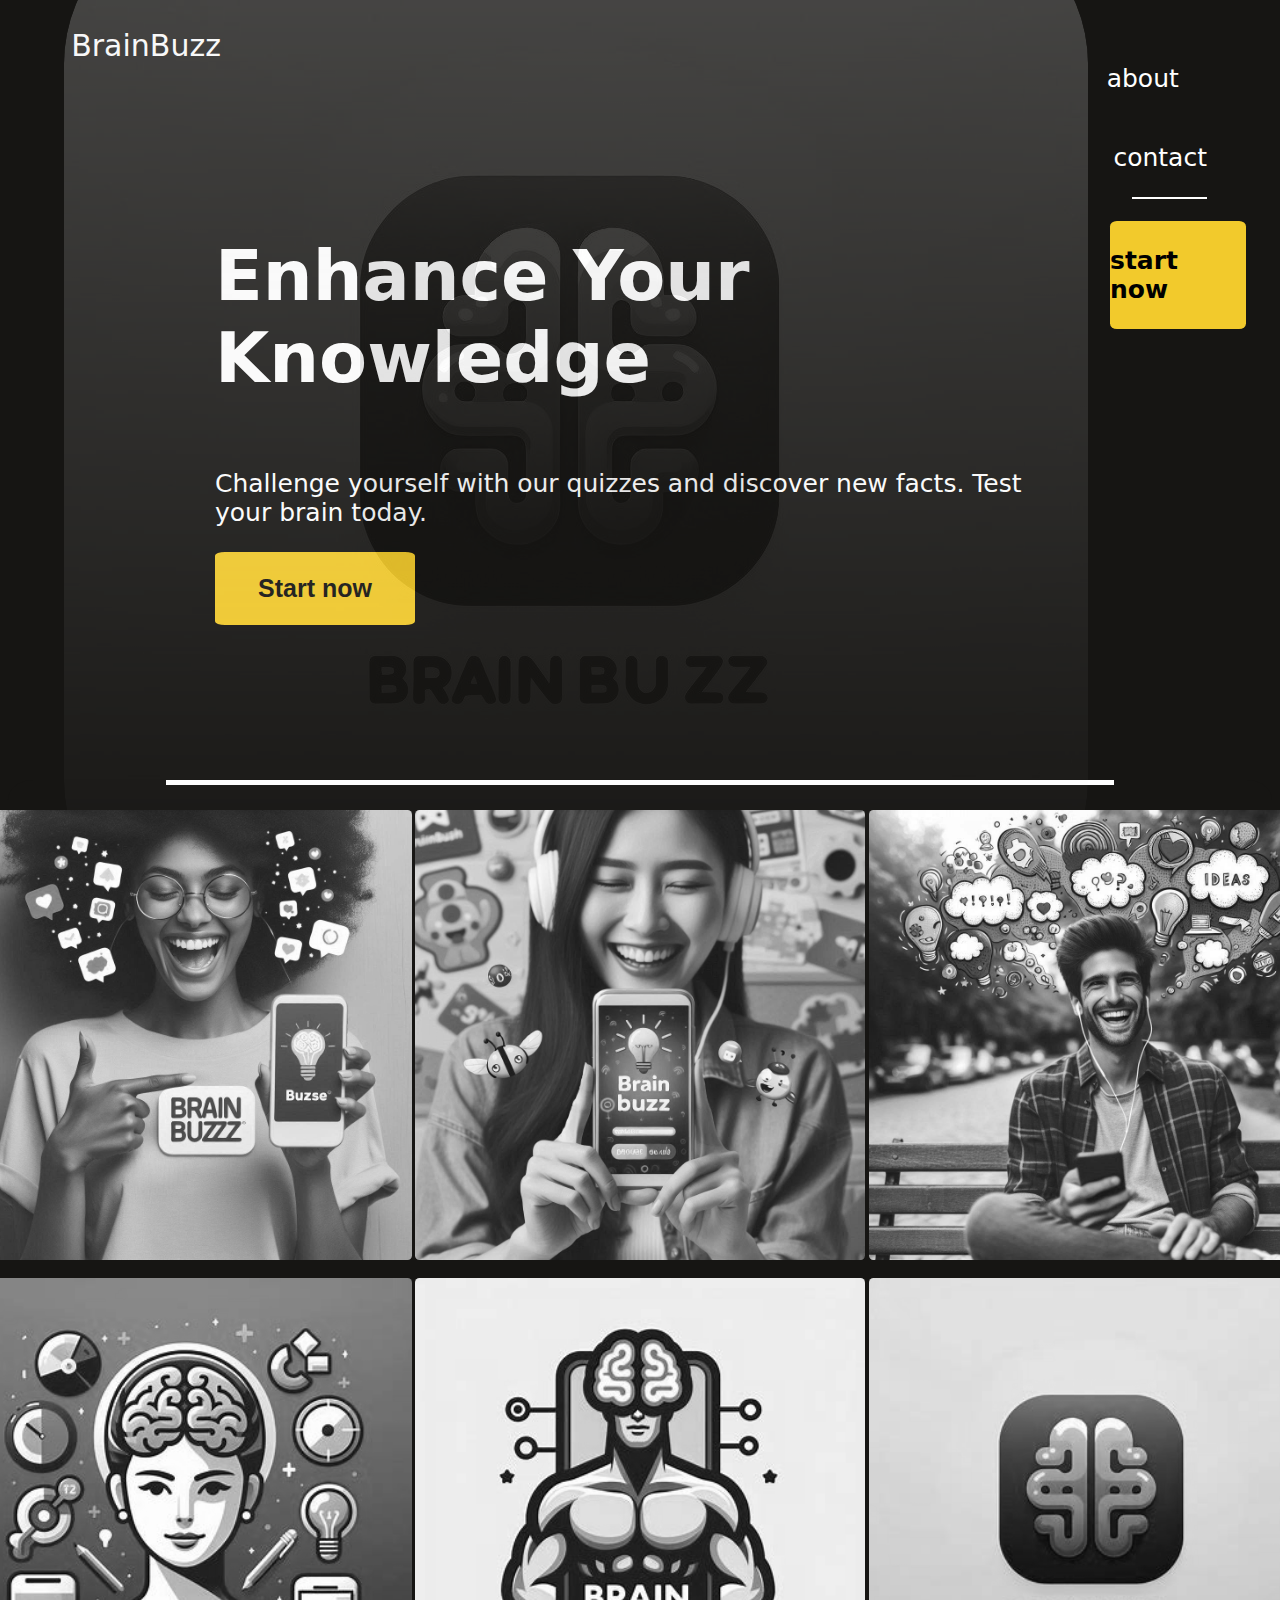
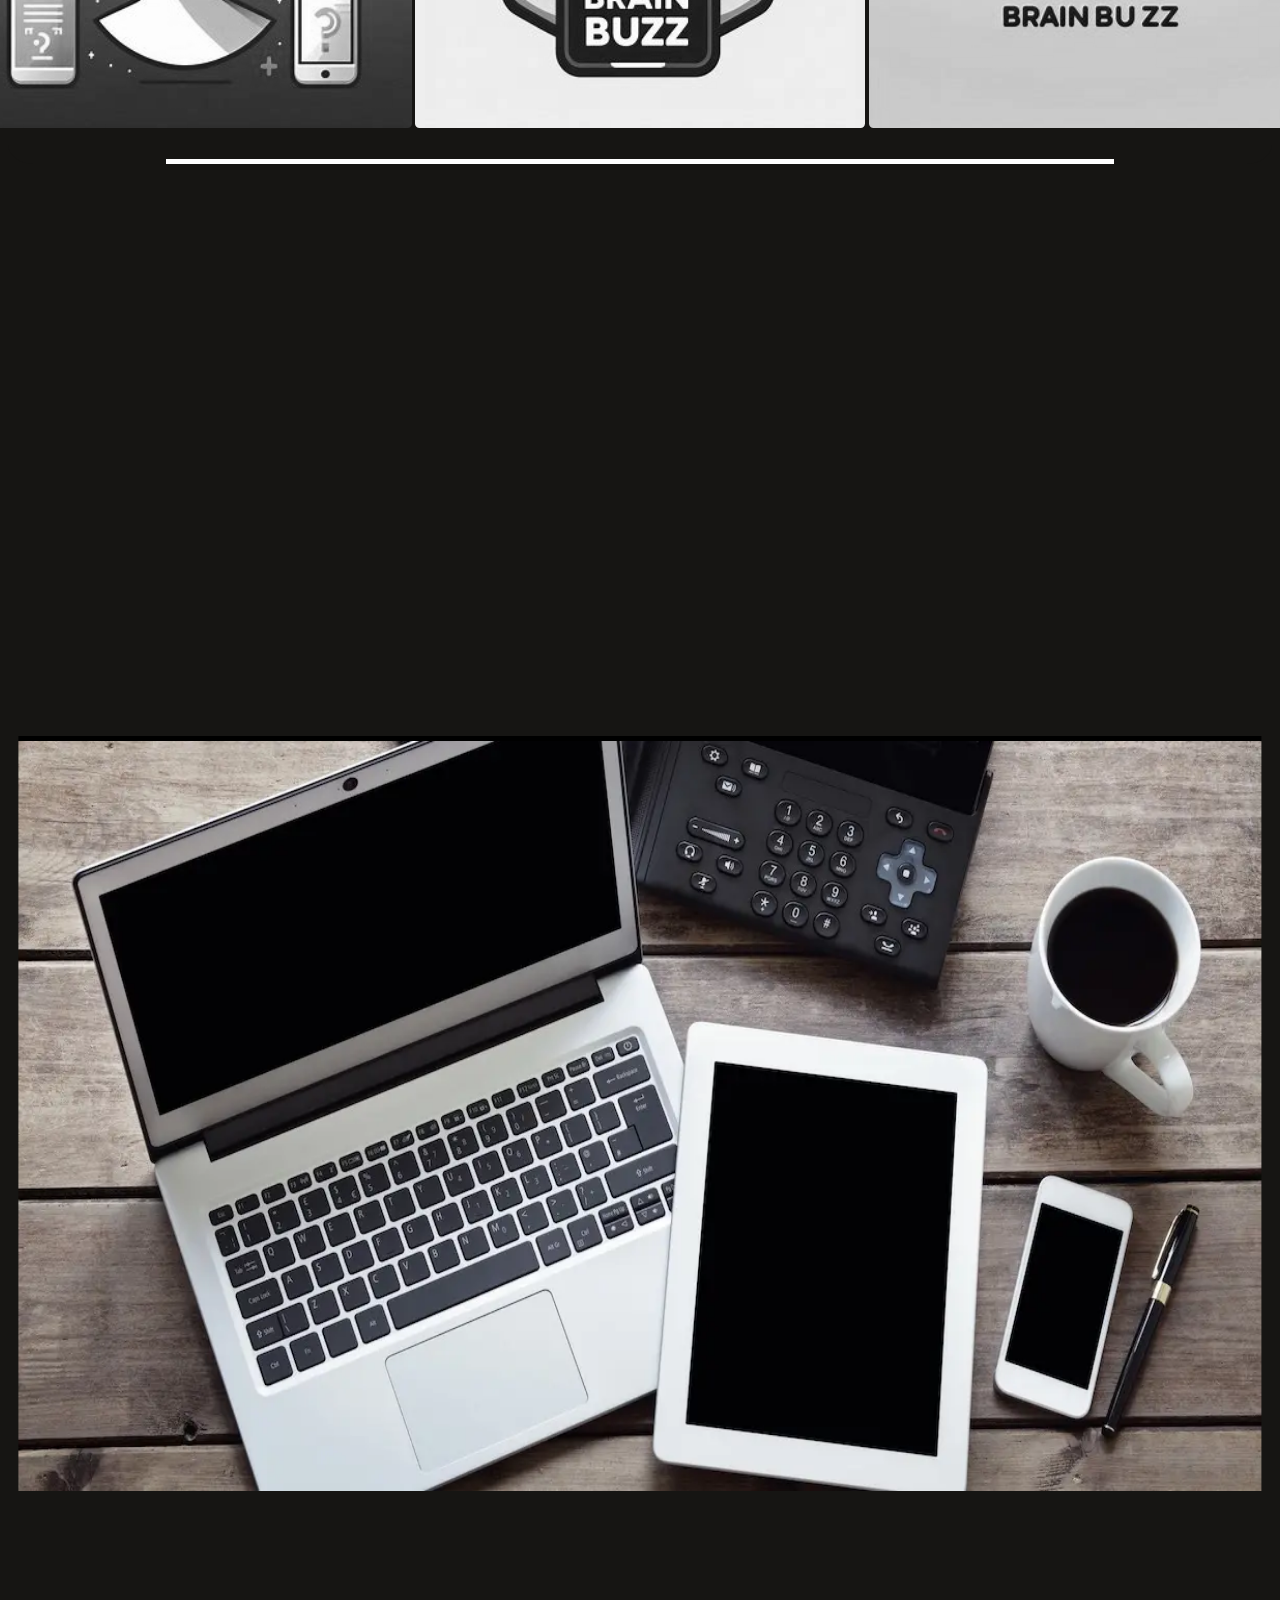
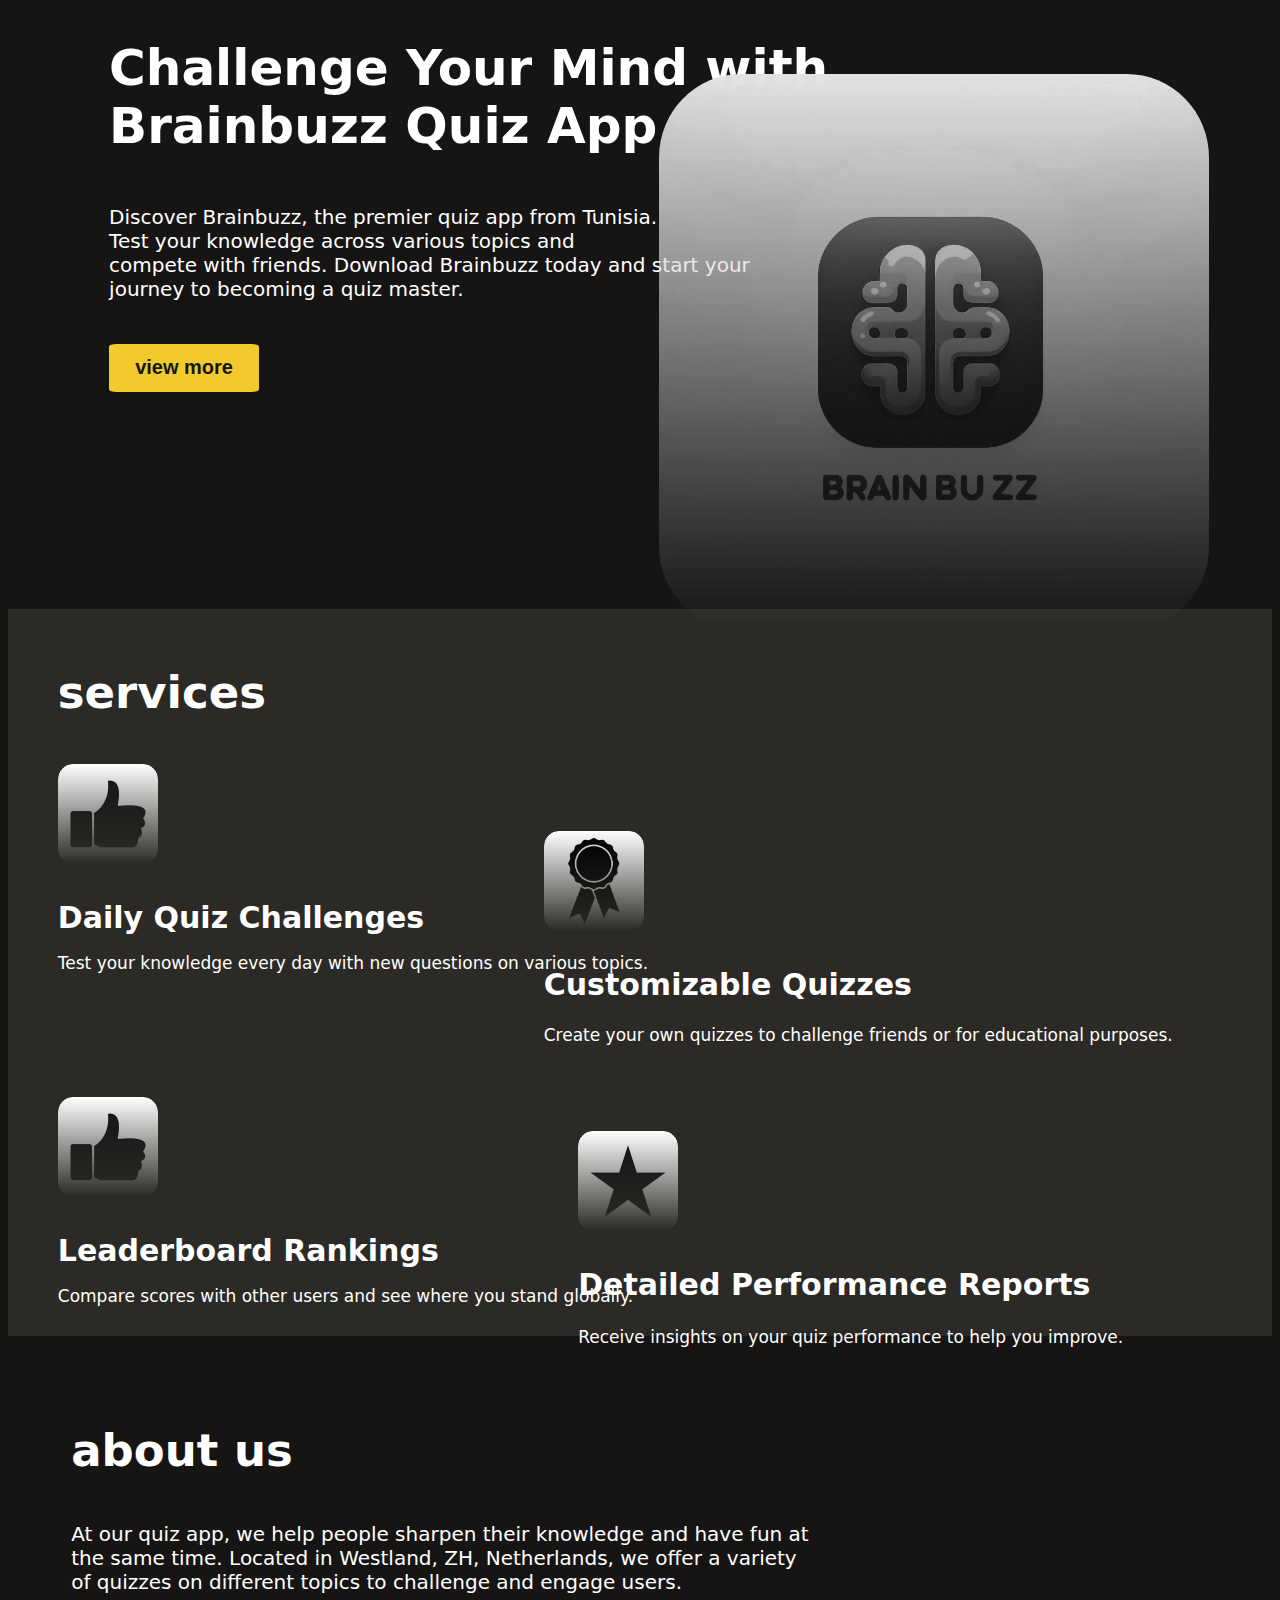
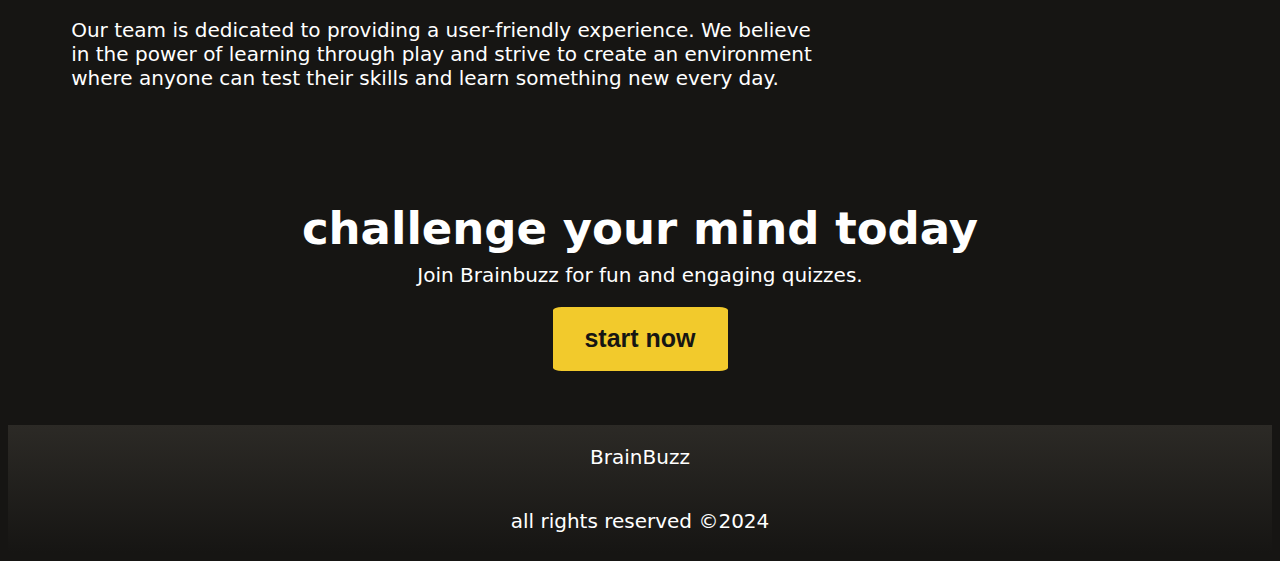
==== index.html @ 782c307c "first commit" ====
<!DOCTYPE html>
<html lang="en">
<head>
    <meta charset="UTF-8">
    <meta name="viewport" content="width=device-width, initial-scale=1.0">
    <title>BrainBuzz</title>
    <link rel="icon" type="image/png" href="/image/Brain.png">
    <link rel="stylesheet" href="style.css">
</head>
<body>
    
    <!-- header -->
    <header>
        
        <nav class="navbar">
            <p id="b">BrainBuzz</p>
            <ul>
                <li id="a"><p><a href="./about.html">about</a></p></li>
                <li id="c"><p><a href="./contact.html">contact</a></p></li>
                <li id="s"><p><a id="sa" href="./form.html">start now</a></p></li>
            </ul>
        </nav>
    </header>
    <!-- main -->
    <main>
        <div class="first">
            <img id="tkt" src="/image/Brain.png" alt="">
            <article id="enhance" class="bounce-in-top"><p>Enhance Your <br> Knowledge</p></article>
            <article id="challenge" class="roll-in-blurred-left"><p>Challenge yourself with our quizzes and discover new facts. Test <br> your brain today.</p></article>
            <a href="./form.html"><button id="start"  class="roll-in-blurred-bottom">Start now</button></a>
        </div>
        <br>
        <div class="images">
        <figure id="aze">
            <figure ><img id="img1" src="/image/user1.png" height="450" alt="this is an image of a user"></figure>
            <figure ><img id="img2" src="/image/user2.png" height="450" alt="this is an image of a user"></figure>
            <figure ><img id="img3" src="/image/user3.png" height="450" alt="this is an image of a user"></figure>
        </figure>
        <figure id="eza">
            <figure><img id="img4" src="/image/humanbrain.png" height="450" alt="this is an image of a user"></figure>
            <figure><img id="img5" src="/image/humainbrain2.png" height="450" alt="this is an image of a user"></figure>
            <figure><img id="img6" src="/image/brian1.png" height="450" alt="this is an image of a user"></figure>
        </figure>
        </div>
        <br>
        <div class="randomphrase">
            <article>
                <p>Brainbuzz is a quiz app based in Tunisia. <br> We offer engaging quizzes that <br> test knowledge and provide fun learning <br> experiences for users of all ages.Our app helps <br> users challenge themselves and compete with <br> friends. Whether for education or <br> entertainment, Brainbuzz makes learning <br> enjoyable and accessible.</p>
            </article>
        </div>
        <br>
        <div class="image2">
            <figure><img src="/image/popular.png" alt="this is an image of a pc and a phone"></figure>
        </div>
        <br>
        <div class="mind" >
            <article id="Mind">
                <p class="slide-in-blurred-right">Challenge Your Mind with <br> Brainbuzz Quiz App</p>
            </article>
            <article id="discover">
                <p id="dis" class="slide-in-blurred-left">Discover Brainbuzz, the premier quiz app from Tunisia. <br> Test your knowledge across various topics and <br> compete with friends. Download Brainbuzz today and start your <br> journey to becoming a quiz master.</p>
            </article>
            <button id="view" class="slide-in-blurred-bottom">view more</button>
            
        </div>
        <figure class="slide-in-blurred-right" id="brein"><img src="/image/Brain.png" height="550" alt=""></figure>
        <br>
        <div class="services">
            <p id="service">services</p>
            <article id="first">
                <img id="incon1" class="slide-in-blurred-left" src="/image/like.png" height="100" alt="this is a like icon">
                <p class="slide-in-blurred-right" id="daily">Daily Quiz Challenges</p>
                <p class="slide-in-blurred-left" id="know">Test your knowledge every day with new questions on various topics.</p>
            </article>
            <article id="second">
                <img class="slide-in-blurred-left" id="incon2" src="/image/like.png" height="100" alt="this is a like icon">
                <p class="slide-in-blurred-left" id="lead">Leaderboard Rankings</p>
                <p class="slide-in-blurred-left" id="compare">Compare scores with other users and see where you stand globally.</p>
            </article>
            <article id="third">
                <img class="slide-in-blurred-right" id="incon3" src="/image/medail.png" height="100" alt="ceci est une icone d'une médaille">
                <p class="slide-in-blurred-left" id="custom">Customizable Quizzes</p>
                <p class="slide-in-blurred-right" id="create">Create your own quizzes to challenge friends or for educational purposes.</p>
            </article>
            <article id="fourth">
                <img class="slide-in-blurred-right" id="incon4" src="/image/star.png" height="100" alt="this is an icon of a star">
                <p class="slide-in-blurred-right" id="detail">Detailed Performance Reports</p>
                <p class="slide-in-blurred-right" id="receive">Receive insights on your quiz performance to help you improve.</p>
            </article>
        </div>
        


        <div class="about">
            <p id="us" class="roll-in-bottom" > about us</p>
            <article class="roll-in-bottom">
                <p>At our quiz app, we help people sharpen their knowledge and have fun at the same time. Located in Westland, ZH, Netherlands, we offer a variety of quizzes on different topics to challenge and engage users.
                    <br><br>

                    Our team is dedicated to providing a user-friendly experience. We believe in the power of learning through play and strive to create an environment where anyone can test their skills and learn something new every day.</p>
            </article>
            </div>
            <br>
            <div class="cha">
                <p id="today">challenge your mind today</p>
                <p id="quiz">Join Brainbuzz for fun and engaging quizzes.</p>
                <a href="./form.html"><button id="starts">start now</button></a>
            </div>

    </main>
    <br>

    <footer>
        <p>BrainBuzz</p>
        <p>all rights reserved &copy;2024</p>
    </footer>


    <script src="main.js"></script>
</body>
</html>
---- style.css ----
body{
    font-family:system-ui, -apple-system, BlinkMacSystemFont, 'Segoe UI', Roboto, Oxygen, Ubuntu, Cantarell, 'Open Sans', 'Helvetica Neue', sans-serif;
    font-size: 25px;
    background-color: #161513;
    color: #FFFFFF;
}
header{
    background: #161513;
    padding: 5%;
}
#b{
    position: absolute;
    margin-top: -1%;
    font-weight: bolder;
    font-size:30px;
}
.navbar {
    position: relative;
    margin-top: -5%;
    font-weight: lighter;
    
     -webkit-animation: navbar 1.2s cubic-bezier(0.230, 1.000, 0.320, 1.000) both;
    animation: navbar 1.2s cubic-bezier(0.230, 1.000, 0.320, 1.000) both;
    
}
#challenge{
    font-weight: lighter;
}
#c{
    width: 75px;
    border-bottom: 2px solid white;
    position: relative;
    left: 93%;
}
#s{
    border-radius: 5%;
    background-color: #F2CA2C;
    width: 125px;
    position: relative;
    left: 91%;
    margin-top: 2%;
    padding-right: 1%;
   
}
#sa{
    color: black;
    font-weight: bold;
    
   
    
}
.navbar li{
    list-style: none;
    display: flex;
    flex-direction: column;
    align-items: flex-end;
    margin-right: 30px;
   
}
.navbar a{
    text-decoration: none;
    list-style: none;
    color: white;
}

#enhance{
    font-size: 70px;
    font-weight: bold;
    
}
.first{
    margin-bottom: 3%;
    width: 850px;
    margin: 0  auto;
    margin-bottom: 10%;
    padding: 5%;
    margin-top: -25%;
       

}
#tkt{
    position: absolute;
    opacity: 25%;
    top: -10%;
    right: 15%;
    border-radius: 15%;
    filter: grayscale(100%);
    mask-image: linear-gradient(to bottom, rgba(255, 0, 0, 1), rgba(255, 0, 0, 0));
    mask-size: 100% 100%;
    mask-position: 0% 0%;
}
#start{
    width: 200px;
    margin: 0 auto;
    border-top-right-radius: 5%;
    border-top-left-radius: 5%;
    border-bottom-left-radius: 5%;
    border-bottom-right-radius: 5%;
    padding: 2%;
    font-size: 25px;
    font-weight:bold;
    background-color: #F2CA2C;
    color: #161513;
    border: 5px solid #F2CA2C;
    cursor: pointer;
}
.bounce-in-top {
    animation: bounce-in-top 1.8s both; /* change the animation duration to 2 seconds */
  }
  @keyframes bounce-in-top {
    0% {
      transform: translateY(-500px);
      animation-timing-function: ease-in;
      opacity: 0;
    }
    38% {
      transform: translateY(0);
      animation-timing-function: ease-out;
      opacity: 1;
    }
    55% {
      transform: translateY(-65px);
      animation-timing-function: ease-in;
    }
    72% {
      transform: translateY(0);
      animation-timing-function: ease-out;
    }
    81% {
      transform: translateY(-36px);
      animation-timing-function: ease-in;
    }
    90% {
      transform: translateY(0);
      animation-timing-function: ease-out;
    }
    95% {
      transform: translateY(-18px);
      animation-timing-function: ease-in;
    }
    100% {
      transform: translateY(0);
      animation-timing-function: ease-out;
    }
  }
  .roll-in-blurred-left {
    -webkit-animation: roll-in-blurred-left 1.2s cubic-bezier(0.230, 1.000, 0.320, 1.000) both;
    animation: roll-in-blurred-left 1s cubic-bezier(0.230, 1.000, 0.320, 1.000) both;
  }
  @-webkit-keyframes roll-in-blurred-left {
    0% {
      -webkit-transform: translateX(-3000px) skewX(-30deg);
      transform: translateX(-3000px) skewX(-30deg);
      -webkit-filter: blur(10px);
      filter: blur(10px);
      opacity: 0;
    }
    100% {
      -webkit-transform: translateX(0) skewX(0);
      transform: translateX(0) skewX(0);
      -webkit-filter: blur(0);
      filter: blur(0);
      opacity: 1;
    }
  }
  
  @keyframes roll-in-blurred-left {
    0% {
      -webkit-transform: translateX(-3000px) skewX(-30deg);
      transform: translateX(-3000px) skewX(-30deg);
      -webkit-filter: blur(10px);
      filter: blur(10px);
      opacity: 0;
    }
    100% {
      -webkit-transform: translateX(0) skewX(0);
      transform: translateX(0) skewX(0);
      -webkit-filter: blur(0);
      filter: blur(0);
      opacity: 1;
    }
  }
  .roll-in-blurred-bottom {
    -webkit-animation: roll-in-blurred-bottom 1.2s cubic-bezier(0.230, 1.000, 0.320, 1.000) both;
    animation: roll-in-blurred-bottom 1.2s cubic-bezier(0.230, 1.000, 0.320, 1.000) both;
  }
  @-webkit-keyframes roll-in-blurred-bottom {
    0% {
      -webkit-transform: translateY(3000px) skewY(-30deg);
      transform: translateY(3000px) skewY(-30deg);
      -webkit-filter: blur(10px);
      filter: blur(10px);
      opacity: 0;
    }
    100% {
      -webkit-transform: translateY(0) skewY(0);
      transform: translateY(0) skewY(0);
      -webkit-filter: blur(0);
      filter: blur(0);
      opacity: 1;
    }
  }
  
  @keyframes roll-in-blurred-bottom {
    0% {
      -webkit-transform: translateY(3000px) skewY(-30deg);
      transform: translateY(3000px) skewY(-30deg);
      -webkit-filter: blur(10px);
      filter: blur(10px);
      opacity: 0;
    }
    100% {
      -webkit-transform: translateY(0) skewY(0);
      transform: translateY(0) skewY(0);
      -webkit-filter: blur(0);
      filter: blur(0);
      opacity: 1;
    }
  }
  @-webkit-keyframes navbar {
    0% {
      -webkit-transform: translateY(-3000px);
      transform: translateY(-3000px);
      -webkit-filter: blur(10px);
      filter: blur(10px);
      opacity: 0;
    }
    100% {
      -webkit-transform: translateY(0);
      transform: translateY(0);
      -webkit-filter: blur(0);
      filter: blur(0);
      opacity: 1;
    }
  }
  
  @keyframes navbar {
    0% {
      -webkit-transform: translateY(-3000px);
      transform: translateY(-3000px);
      -webkit-filter: blur(10px);
      filter: blur(10px);
      opacity: 0;
    }
    100% {
      -webkit-transform: translateY(0);
      transform: translateY(0);
      -webkit-filter: blur(0);
      filter: blur(0);
      opacity: 1;
    }
  }


.images{
    background-color:#161513;
    border-radius: 2%;
    margin-top: -5%;
}
#aze{
    margin-top: -5%;
    display: flex;
    flex-direction: row;
    justify-content: center;
    width: 75%;
    margin: 0 auto;  
    border-top: 5px solid white;
}
#img1{
    float: left;
    margin-left: 17%;
    border-radius: 1%;
    filter: grayscale(100%);
}

#img2{
    border-radius: 1%;
    filter: grayscale(100%);
}
#img3{
    float: right;
    margin-right: 17%;
    border-radius: 1%;
    filter: grayscale(100%);
}
#eza{
    display: flex;
    flex-direction: row;
    justify-content: center;
    margin-top: -5%;
    width: 75%;
    margin: 0 auto;  
    border-bottom: 5px solid white;
    margin-top: -3%;
}
#img4{
    float: left;
    margin-left: 17%;
    border-radius: 1%;
    filter: grayscale(100%);
}
#img5{
    border-radius: 1%;
    filter: grayscale(100%);
}
#img6{
    float: right;
    margin-right: 17%;
    border-radius: 1%;
    filter: grayscale(100%);
}

.randomphrase{
    background-color: #2C2A26;
    color: white;
    font-size: 40px;
    padding: 5%;
    margin-top: -3%;
    text-align: start;
    opacity: 0; /* initial state: hidden */
  transition: opacity 0.5s; /* animation duration */
  font-weight: lighter;
}
.randomphrase.in-view{
    opacity: 1;
    -webkit-animation: roll-in-blurred-left 1.3s cubic-bezier(0.230, 1.000, 0.320, 1.000) both;
    animation: roll-in-blurred-left 1.3s cubic-bezier(0.230, 1.000, 0.320, 1.000) both;/* final state: visible */
}


.image2 img{
    position: relative;
    left: 50%;
    transform: translate(-50%);
    height: 750px;
    width: 105%;
    margin-top: -4%;
    border-top: 5px solid black;
   
   
}
.mind{
    width: 750px;
    margin-right: 0 auto;
    margin-left: 5%;
    background-color: #161513;
    padding: 3%; 
    

}
#Mind p{
    font-size: 50px;
    font-weight: bold;
    

}
#brein{
    float: right;
    position: relative;
    margin-top: -40%;
    margin-right: 5%;
    mask-image: linear-gradient(to bottom, rgba(255, 0, 0, 1), rgba(255, 0, 0, 0));
    mask-size: 100% 100%;
    mask-position: 100% 100%;
    border-radius: 15%; 
    filter: grayscale(100%);
    
    
}
#discover p{
    font-size: 20px;
    
}
#view{
    width: 150px;
    margin: 0 auto;
    border-top-right-radius: 5%;
    border-top-left-radius: 5%;
    border-bottom-left-radius: 5%;
    border-bottom-right-radius: 5%;
    padding: 1%;
    font-size: 20px;
    font-weight:bold;
    background-color: #F2CA2C;
    color: #161513;
    border: 5px solid #F2CA2C;
    cursor: pointer;
    margin-bottom: 20%;
    margin-top: 3%;
}

.slide-in-blurred-right.in-view {
    -webkit-animation: slide-in-blurred-right 0.8s cubic-bezier(0.230, 1.000, 0.320, 1.000) both;
    animation: slide-in-blurred-right 0.8s cubic-bezier(0.230, 1.000, 0.320, 1.000) both;
  }
  
  @-webkit-keyframes slide-in-blurred-right {
    0% {
      -webkit-transform: translateX(1000px) skewX(-30deg);
      transform: translateX(1000px) skewX(-30deg);
      -webkit-filter: blur(10px);
      filter: blur(10px);
      opacity: 0;
    }
    100% {
      -webkit-transform: translateX(0) skewX(0);
      transform: translateX(0) skewX(0);
      -webkit-filter: blur(0);
      filter: blur(0);
      opacity: 1;
    }
  }
  
  @keyframes slide-in-blurred-right {
    0% {
      -webkit-transform: translateX(1000px) skewX(-30deg);
      transform: translateX(1000px) skewX(-30deg);
      -webkit-filter: blur(10px);
      filter: blur(10px);
      opacity: 0;
    }
    100% {
      -webkit-transform: translateX(0) skewX(0);
      transform: translateX(0) skewX(0);
      -webkit-filter: blur(0);
      filter: blur(0);
      opacity: 1;
    }
  }

  .slide-in-blurred-left.in-view {
    -webkit-animation: slide-in-blurred-left 0.8s cubic-bezier(0.230, 1.000, 0.320, 1.000) both;
    animation: slide-in-blurred-left 0.8s cubic-bezier(0.230, 1.000, 0.320, 1.000) both;
  }
  
  @-webkit-keyframes slide-in-blurred-left {
    0% {
      -webkit-transform: translateX(-100%);
      transform: translateX(-100%);
      -webkit-filter: blur(10px);
      filter: blur(10px);
    }
    100% {
      -webkit-transform: translateX(0);
      transform: translateX(0);
      -webkit-filter: blur(0);
      filter: blur(0);
    }
  }
  
  @keyframes slide-in-blurred-left {
    0% {
      transform: translateX(-100%);
      filter: blur(10px);
    }
    100% {
      transform: translateX(0);
      filter: blur(0);
    }
  }

  .slide-in-blurred-bottom.in-view {
    -webkit-animation: slide-in-blurred-bottom 0.8s cubic-bezier(0.230, 1.000, 0.320, 1.000) both;
    animation: slide-in-blurred-bottom 0.8s cubic-bezier(0.230, 1.000, 0.320, 1.000) both;
  }
  
  @-webkit-keyframes slide-in-blurred-bottom {
    0% {
      -webkit-transform: translateY(100%);
      transform: translateY(100%);
      -webkit-filter: blur(10px);
      filter: blur(10px);
    }
    100% {
      -webkit-transform: translateY(0);
      transform: translateY(0);
      -webkit-filter: blur(0);
      filter: blur(0);
    }
  }
  
  @keyframes slide-in-blurred-bottom {
    0% {
      transform: translateY(100%);
      filter: blur(10px);
    }
    100% {
      transform: translateY(0);
      filter: blur(0);
    }
  }

  #dis{
    font-weight: lighter;
  }
.services{
    background-color: #2C2A26;
    padding: 1%;
    margin-bottom: 7%;
}

#service{
    font-size: 45px;
    font-weight: bold;
    width: auto;
    margin-left: 3%;
}


  #incon1{
    mask-image: linear-gradient(to bottom, rgba(255, 0, 0, 1), rgba(255, 0, 0, 0));
    mask-size: 100% 100%;
    mask-position: 0% 0%;
    border-radius: 15%;
    
    
  }

  #first{
    margin-left: 3%;
    
  }
#daily{
    font-weight: bold;
    font-size: 30px;
}
#know{
    font-size: 17px;
    margin-top: -1%;
    font-weight: lighter;
}
#incon2{
    mask-image: linear-gradient(to bottom, rgba(255, 0, 0, 1), rgba(255, 0, 0, 0));
    mask-size: 100% 100%;
    mask-position: 0% 0%;
    border-radius: 15%; 
}
#second{
    margin-left: 3%;
    margin-top: 10%;
}
#lead{
    font-weight: bold;
    font-size: 30px;
}
#compare{
    font-size: 17px;
    margin-top: -1%;
    font-weight: lighter;
}
#third{
    float: right;
    margin-top: -39.75%;
    margin-right: 7%;
}
#incon3{
    mask-image: linear-gradient(to bottom, rgba(255, 0, 0, 1), rgba(255, 0, 0, 0));
    mask-size: 100% 100%;
    mask-position: 0% 0%;
    border-radius: 15%;
}
#custom{
    font-weight: bold;
    font-size: 30px;
}
#create{
    font-size: 17px;
    margin-top: -1%;
    font-weight: lighter;
}
#fourth{
    float: right;
    margin-top: -15.5%;
    margin-right: 11%;
}
#incon4{
    mask-image: linear-gradient(to bottom, rgba(255, 0, 0, 1), rgba(255, 0, 0, 0));
    mask-size: 100% 100%;
    mask-position: 0% 0%;
    border-radius: 15%;
}
#detail{
    font-weight: bold;
    font-size: 30px;
}
#receive{
    font-size: 17px;
    margin-top: -1%;
    font-weight: lighter;
}
.about{
    width: 750px;
    margin-left: 5%;
}
#us{
    font-weight: bold;
    font-size: 45px;
}
.about article{
    font-size: 20px;
    font-weight: lighter;
}
.cha{
    text-align: center;
    margin-top: 5%;
}
#today{
    font-weight: bold;
    font-size: 45px;
    margin-bottom: -1%;
}
.roll-in-bottom.in-view {
    -webkit-animation: roll-in-bottom 0.8s ease-out both;
    animation: roll-in-bottom 0.8s ease-out both;
  }
  
  @-webkit-keyframes roll-in-bottom {
    0% {
      -webkit-transform: translateY(100%);
      opacity: 0;
    }
    100% {
      -webkit-transform: translateY(0);
      opacity: 1;
    }
  }
  
  @keyframes roll-in-bottom {
    0% {
      transform: translateY(100%);
      opacity: 0;
    }
    100% {
      transform: translateY(0);
      opacity: 1;
    }
  }



#quiz{
    font-weight: lighter;
    font-size: 20px;
}
#starts{
    width: 175px;
    margin: 0 auto;
    border-top-right-radius: 5%;
    border-top-left-radius: 5%;
    border-bottom-left-radius: 5%;
    border-bottom-right-radius: 5%;
    padding: 1%;
    font-size: 25px;
    font-weight:bold;
    background-color: #F2CA2C;
    color: #161513;
    border: 5px solid #F2CA2C;
    cursor: pointer;
}
footer{
    display: flex;
    flex-direction: column;
    align-items: center;
    font-weight: lighter;
    font-size: 20px;
    margin-top: 2%;
    background: linear-gradient(to top,#161513, #2C2A26);
}
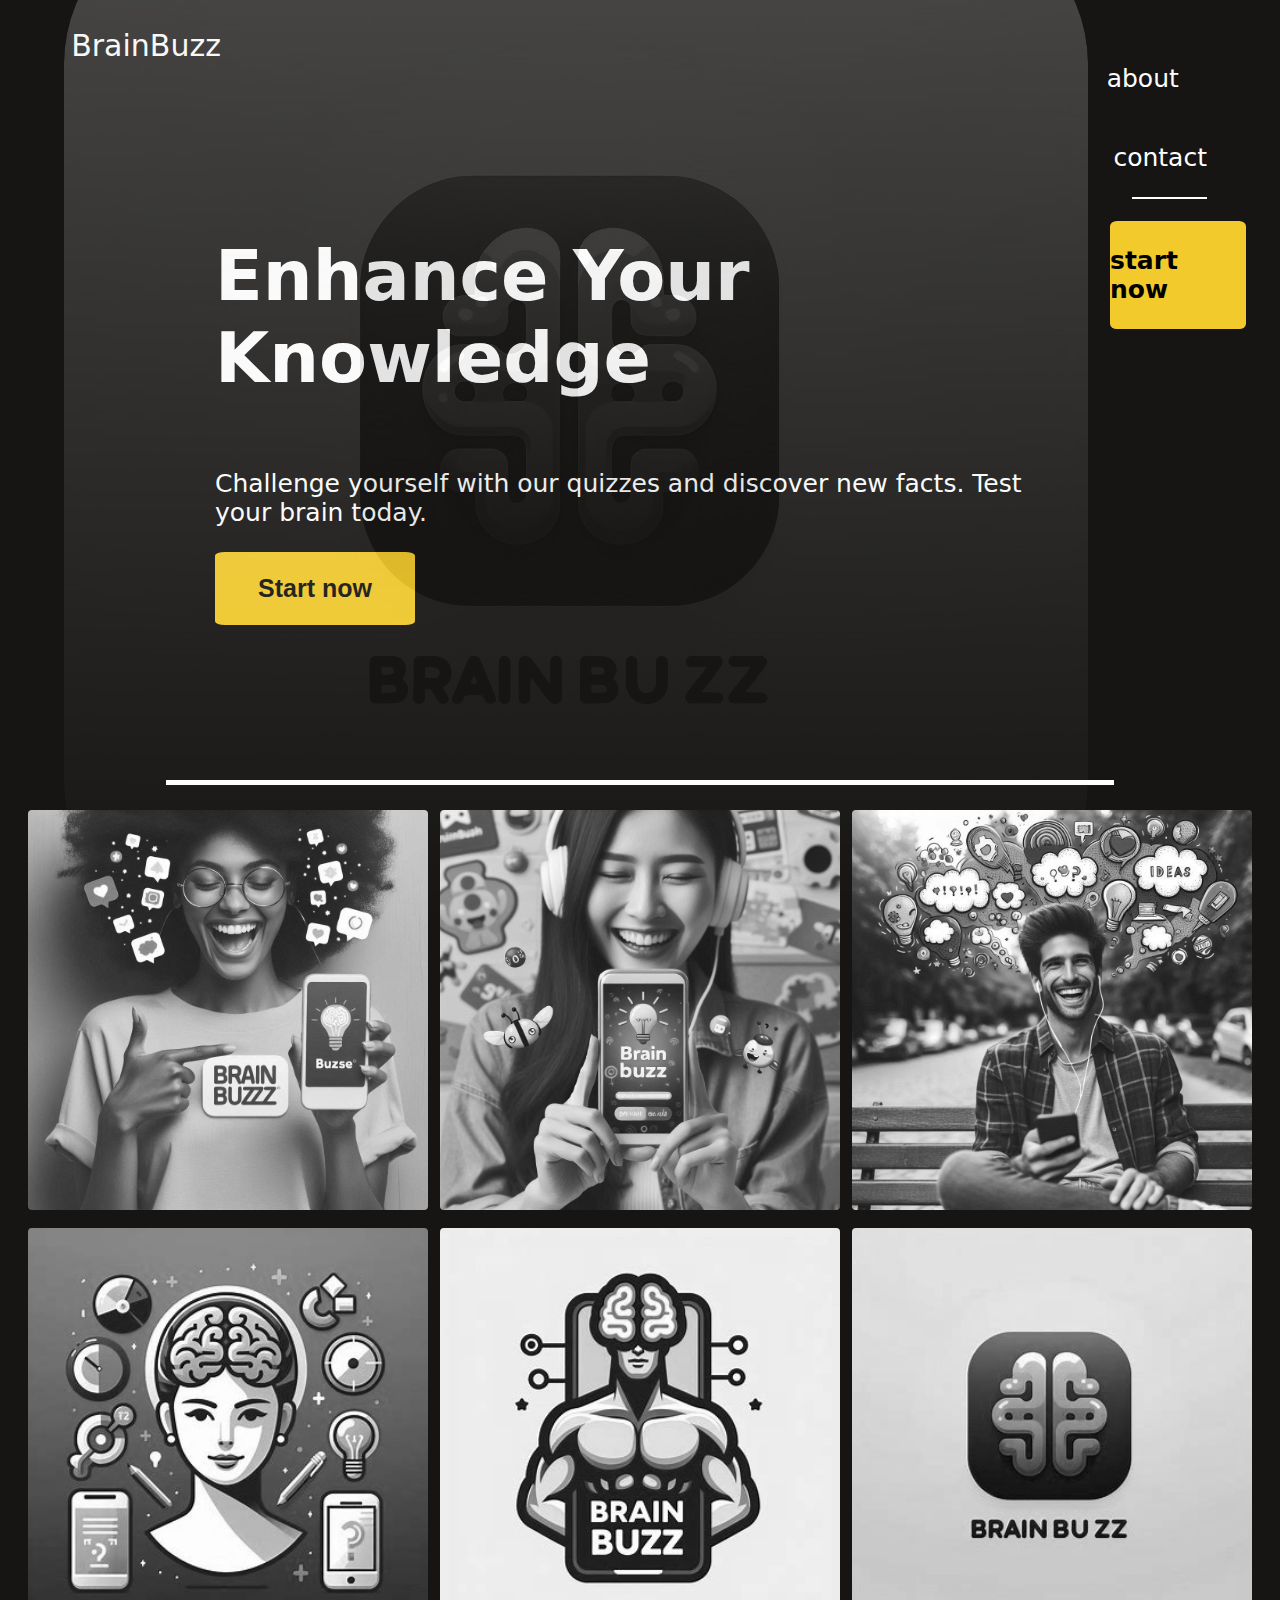
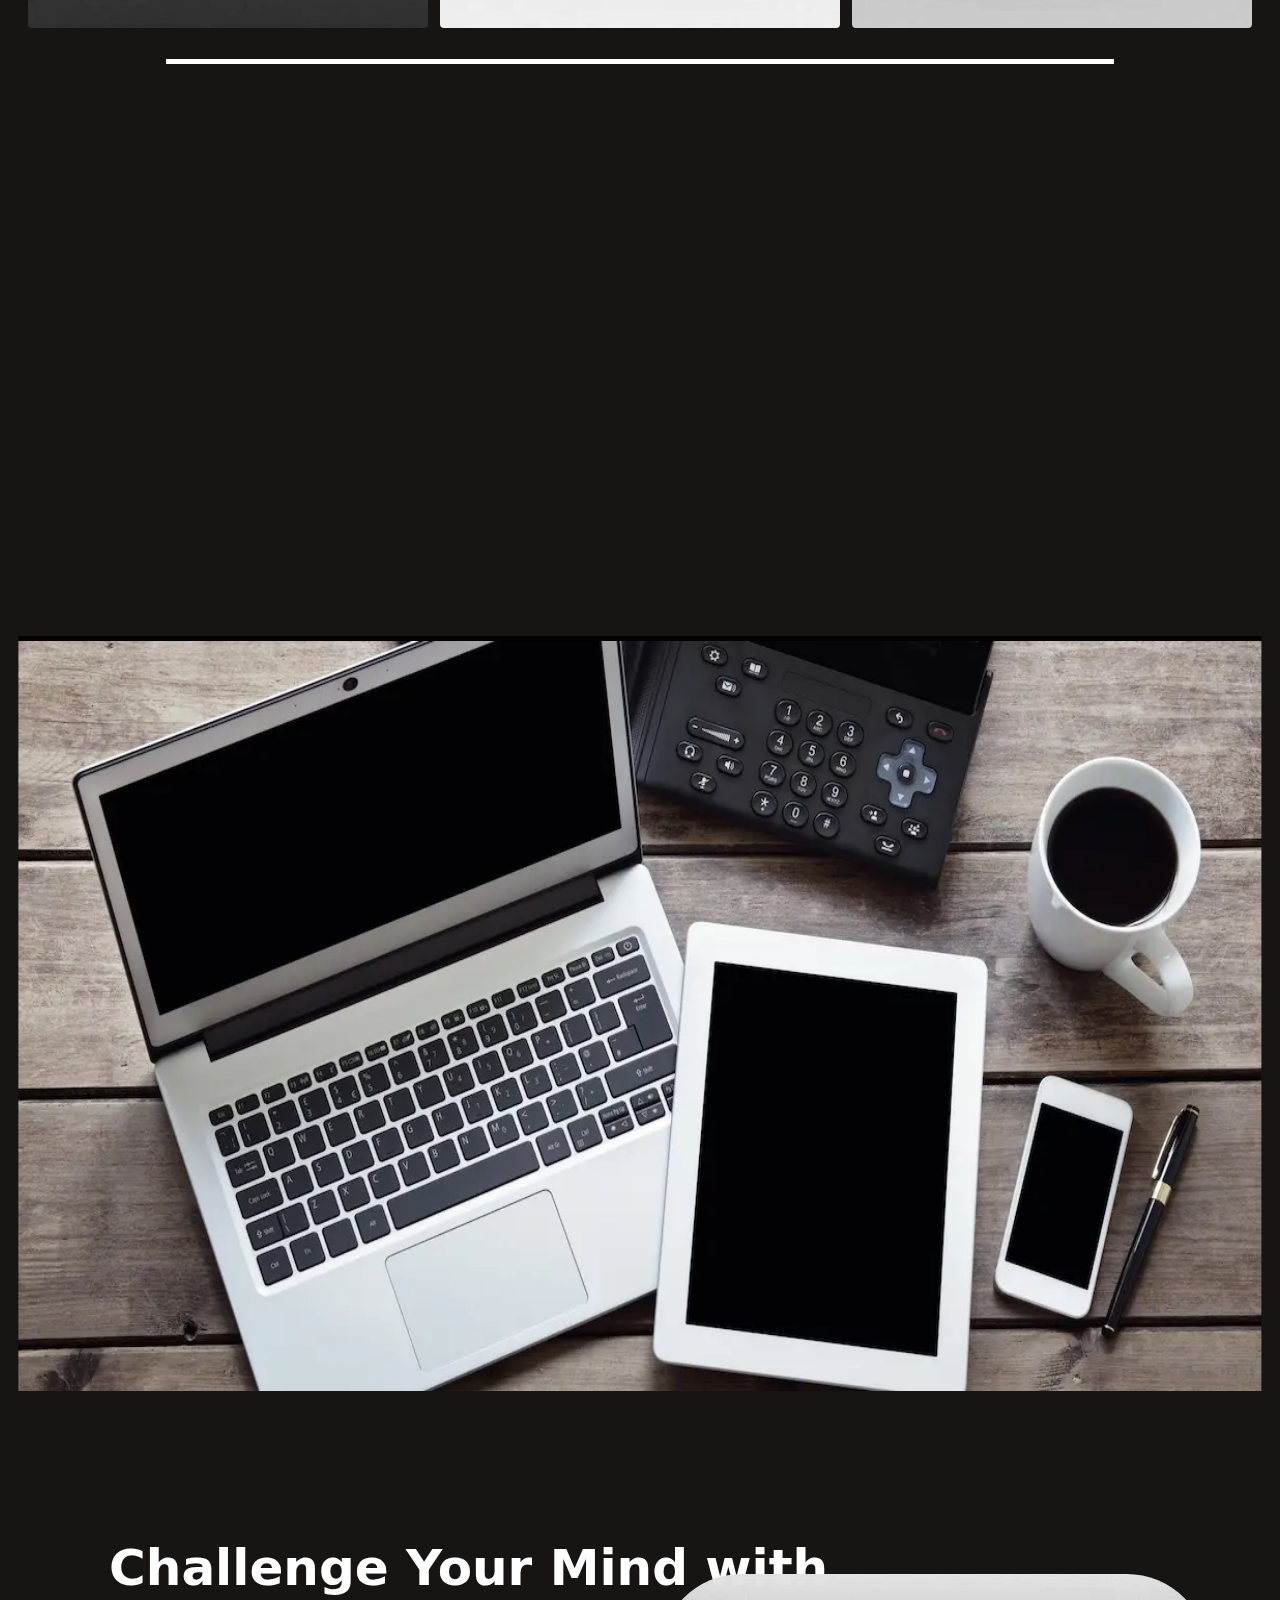
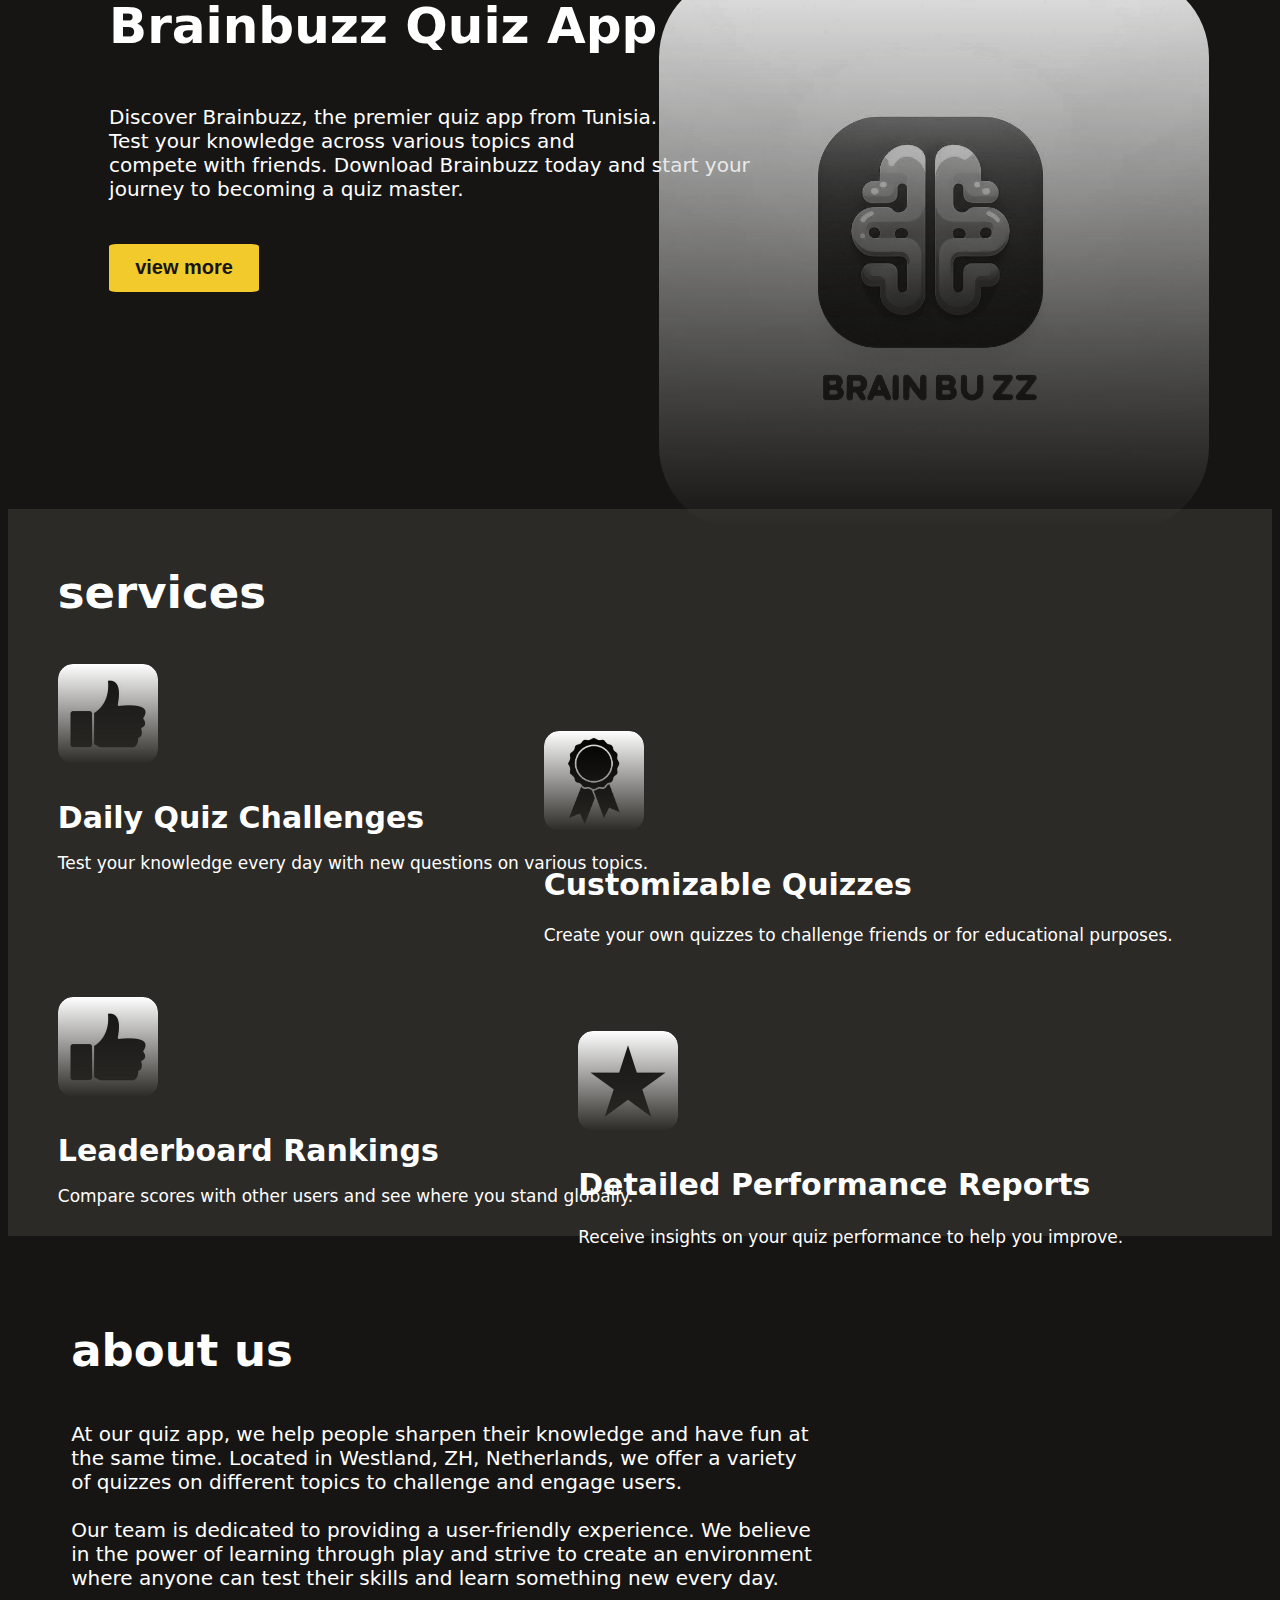
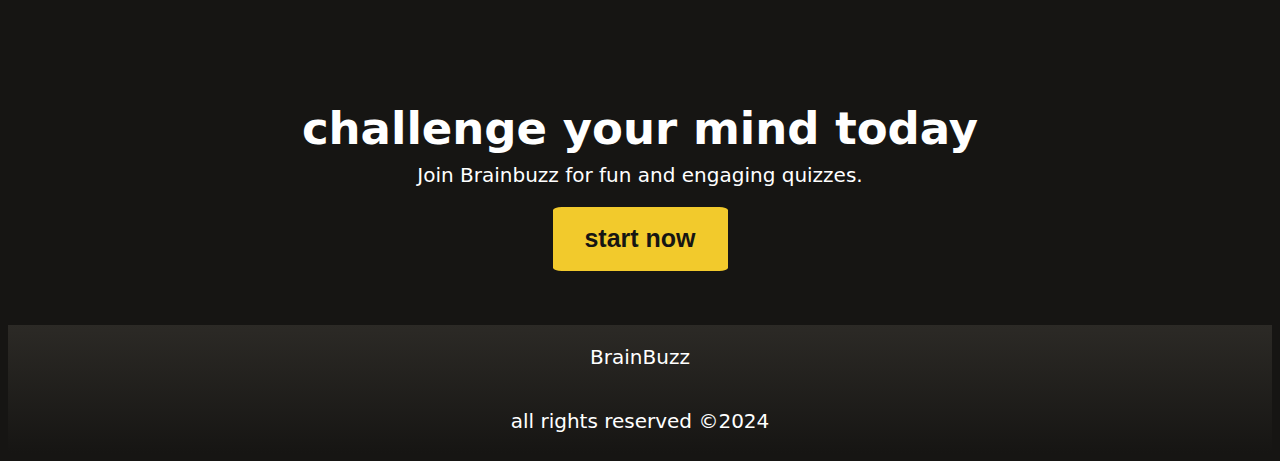
==== commit 99b1abf4: "commit" ====
--- a/index.html
+++ b/index.html
@@ -3,9 +3,14 @@
 <head>
     <meta charset="UTF-8">
     <meta name="viewport" content="width=device-width, initial-scale=1.0">
+    <meta name="viewport" content="width=device-width, initial-scale=1, shrink-to-fit=no">
+    <meta name="viewport" content="width=device-width, initial-scale=1">
+    <meta name="viewport" content="width=device-width, initial-scale=1, maximum-scale=1, user-scalable=no">
     <title>BrainBuzz</title>
     <link rel="icon" type="image/png" href="/image/Brain.png">
     <link rel="stylesheet" href="style.css">
+    
+
 </head>
 <body>
     
@@ -15,7 +20,7 @@
         <nav class="navbar">
             <p id="b">BrainBuzz</p>
             <ul>
-                <li id="a"><p><a href="./about.html">about</a></p></li>
+                <li id="a"><p><a href="#us">about</a></p></li>
                 <li id="c"><p><a href="./contact.html">contact</a></p></li>
                 <li id="s"><p><a id="sa" href="./form.html">start now</a></p></li>
             </ul>
@@ -32,14 +37,14 @@
         <br>
         <div class="images">
         <figure id="aze">
-            <figure ><img id="img1" src="/image/user1.png" height="450" alt="this is an image of a user"></figure>
-            <figure ><img id="img2" src="/image/user2.png" height="450" alt="this is an image of a user"></figure>
-            <figure ><img id="img3" src="/image/user3.png" height="450" alt="this is an image of a user"></figure>
+            <figure ><img id="img1" src="/image/user1.png" height="400" alt="this is an image of a user"></figure>
+            <figure ><img id="img2" src="/image/user2.png" height="400" alt="this is an image of a user"></figure>
+            <figure ><img id="img3" src="/image/user3.png" height="400" alt="this is an image of a user"></figure>
         </figure>
         <figure id="eza">
-            <figure><img id="img4" src="/image/humanbrain.png" height="450" alt="this is an image of a user"></figure>
-            <figure><img id="img5" src="/image/humainbrain2.png" height="450" alt="this is an image of a user"></figure>
-            <figure><img id="img6" src="/image/brian1.png" height="450" alt="this is an image of a user"></figure>
+            <figure><img id="img4" src="/image/humanbrain.png" height="400" alt="this is an image of a user"></figure>
+            <figure><img id="img5" src="/image/humainbrain2.png" height="400" alt="this is an image of a user"></figure>
+            <figure><img id="img6" src="/image/brian1.png" height="400" alt="this is an image of a user"></figure>
         </figure>
         </div>
         <br>
@@ -60,7 +65,7 @@
             <article id="discover">
                 <p id="dis" class="slide-in-blurred-left">Discover Brainbuzz, the premier quiz app from Tunisia. <br> Test your knowledge across various topics and <br> compete with friends. Download Brainbuzz today and start your <br> journey to becoming a quiz master.</p>
             </article>
-            <button id="view" class="slide-in-blurred-bottom">view more</button>
+           <a href="./form.html"> <button id="view" class="slide-in-blurred-bottom">view more</button></a>
             
         </div>
         <figure class="slide-in-blurred-right" id="brein"><img src="/image/Brain.png" height="550" alt=""></figure>
--- a/style.css
+++ b/style.css
@@ -1,8 +1,9 @@
-body{
+body {
     font-family:system-ui, -apple-system, BlinkMacSystemFont, 'Segoe UI', Roboto, Oxygen, Ubuntu, Cantarell, 'Open Sans', 'Helvetica Neue', sans-serif;
     font-size: 25px;
     background-color: #161513;
     color: #FFFFFF;
+    
 }
 header{
     background: #161513;
@@ -19,9 +20,43 @@
     margin-top: -5%;
     font-weight: lighter;
     
-     -webkit-animation: navbar 1.2s cubic-bezier(0.230, 1.000, 0.320, 1.000) both;
-    animation: navbar 1.2s cubic-bezier(0.230, 1.000, 0.320, 1.000) both;
-    
+	-webkit-animation: slide-in-blurred-top 1.2s cubic-bezier(0.230, 1.000, 0.320, 1.000) both;
+	        animation: slide-in-blurred-top 1.2s cubic-bezier(0.230, 1.000, 0.320, 1.000) both;
+    
+}
+@-webkit-keyframes slide-in-blurred-top {
+  0% {
+    -webkit-transform: translateY(-100px) scale(0.5);
+    transform: translateY(-100px) scale(0.5);
+    -webkit-filter: blur(10px);
+    filter: blur(10px);
+    opacity: 0;
+  }
+  100% {
+    -webkit-transform: translateY(0) scale(1);
+    transform: translateY(0) scale(1);
+    -webkit-filter: blur(0);
+    filter: blur(0);
+    opacity: 1;
+  }
+}
+
+@keyframes slide-in-blurred-top {
+  0% {
+    transform: translateY(-100px) scale(0.5);
+    filter: blur(10px);
+    opacity: 0;
+  }
+  100% {
+    transform: translateY(0) scale(1);
+    filter: blur(0);
+    opacity: 1;
+  }
+}
+
+.slide-in-blurred-top {
+  -webkit-animation: slide-in-blurred-top 0.6s cubic-bezier(0.230, 1.000, 0.320, 1.000) both;
+  animation: slide-in-blurred-top 0.6s cubic-bezier(0.230, 1.000, 0.320, 1.000) both;
 }
 #challenge{
     font-weight: lighter;
@@ -667,3 +702,84 @@
     background: linear-gradient(to top,#161513, #2C2A26);
 }
 
+@media only screen and (max-width:576px){
+  body{
+    font-size: 15px ;
+  }
+  #b{
+    margin-left: 5%;
+  }
+  .navbar{
+    margin-right: 20%;
+    margin-bottom: 10%;
+  }
+
+  .first{
+    width: 350px;
+    margin: 0 auto;
+    margin-top: -25%;
+    margin-bottom: -20%;
+  }
+  #tkt{
+    width: 400px;
+    height: 400px;
+    margin-top: 50%;
+    left: 5%;
+    
+  }
+  .images{
+    padding:40%;
+    margin-bottom: -5%;
+  }
+  
+  .mind{
+    width: 400px;
+    margin: 0 auto;
+  }
+  #dis{
+    margin-bottom: 5%;
+  }
+ 
+  #brein{
+    position: relative;
+    margin-top: -5%;
+    opacity: 0%;
+    margin-bottom: 50%;
+    left: 5%;
+    width: 475px;
+    height: 450px;
+  }
+  
+
+  .randomphrase{
+    margin-left: 1%;
+    margin-top: -15%;
+
+  }
+  .services{
+    position: relative;
+    margin-top: 100%;
+    padding-bottom: 75%;
+
+
+  }
+  #service{
+    position: absolute;
+    top: -1%;
+    
+  }
+  #icon1{
+    position: absolute;
+    margin-top: -15%;
+   
+  }
+ #second{
+  margin-bottom: 50%;
+ }
+ #third{
+  margin-bottom: 25%;
+ }
+ .about{
+  width: 400px;
+ }
+}